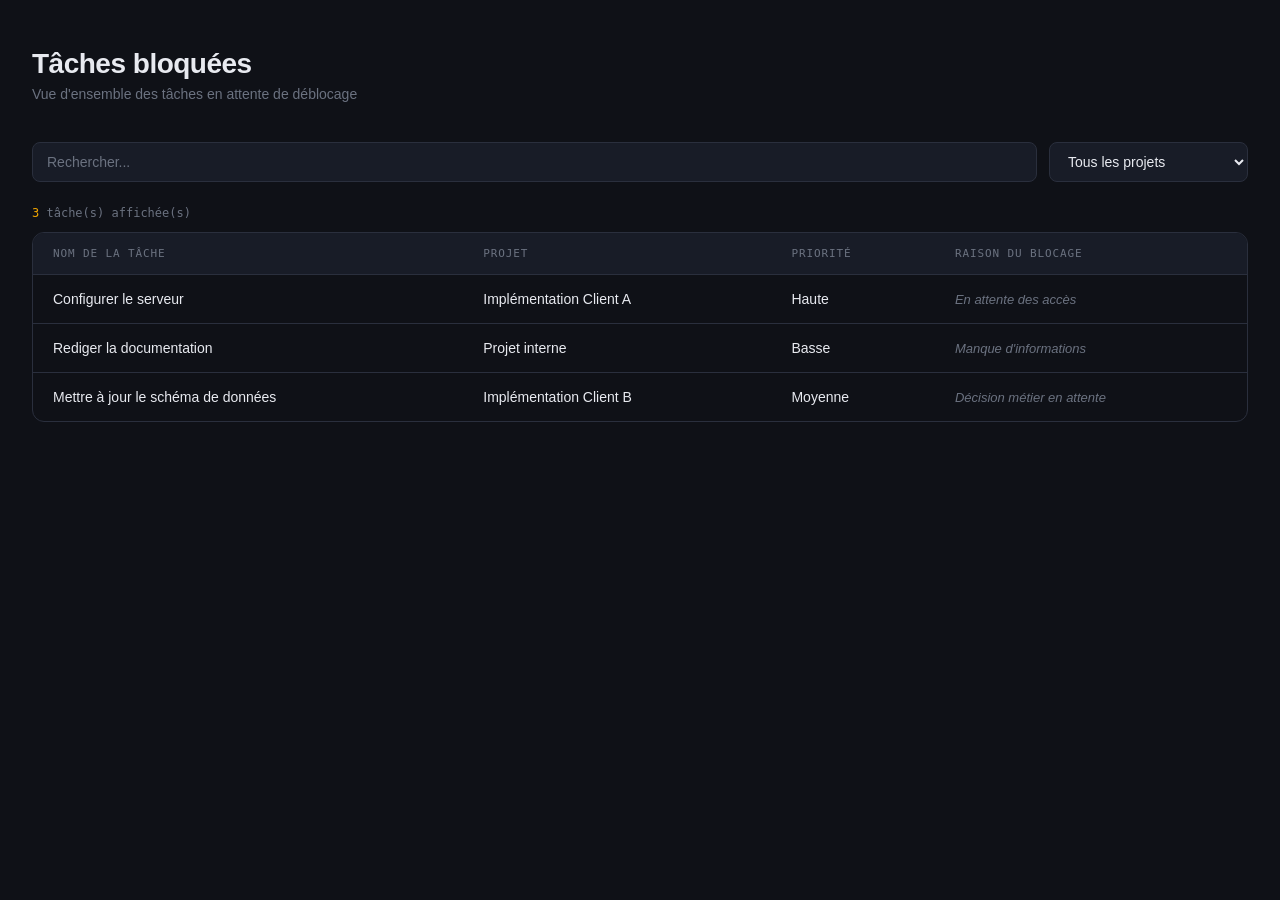
==== Partie 3 - FrontEnd/index.html @ a365a61c "partie 3 - frontend" ====
<!DOCTYPE html>
<html lang="en">
<head>
  <meta charset="UTF-8" />
  <meta name="viewport" content="width=device-width, initial-scale=1.0" />
  <title>Document</title>
  <link rel="stylesheet" href="styles.css">
</head>
<body>
  <header>
    <h1>Tâches bloquées</h1>
    <p>Vue d'ensemble des tâches en attente de déblocage</p>
  </header>

  <div class="filters">
    <input
      type="text"
      id="searchInput"
      placeholder="Rechercher..."
    />
    <select id="projectSelect">
      <option value="">Tous les projets</option>
    </select>
  </div>

  <p class="count">
    <span id="countVisible">0</span> tâche(s) affichée(s)
  </p>

  <div class="table-wrapper">
    <table>
      <thead>
        <tr>
          <th>Nom de la tâche</th>
          <th>Projet</th>
          <th>Priorité</th>
          <th>Raison du blocage</th>
        </tr>
      </thead>
      <tbody id="taskTableBody">
      </tbody>
    </table>
  </div>

  <script>
    const tasks = [
      {
        name: "Configurer le serveur",
        project: "Implémentation Client A",
        priority: 1,
        block_reason: "En attente des accès"
      },
      {
        name: "Rediger la documentation",
        project: "Projet interne",
        priority: 3,
        block_reason: "Manque d'informations"
      },
      {
        name: "Mettre à jour le schéma de données",
        project: "Implémentation Client B",
        priority: 2,
        block_reason: "Décision métier en attente"
      }
    ];

    const priorityLabels = {
      1: "Haute",
      2: "Moyenne",
      3: "Basse"
    };

    function getProjectFiltered() {
      const select = document.getElementById("projectSelect");

      // Extraire les projets sans doublon
      const projects = [...new Set(tasks.map(t => t.project))];

      projects.forEach(project => {
        const option = document.createElement("option");
        option.value = project;
        option.textContent = project;
        select.appendChild(option);
      });
    }

    function renderTasks(filteredTasks) {
      const tbody = document.getElementById("taskTableBody");
      const countElement = document.getElementById("countVisible");

      tbody.innerHTML = "";

      countElement.textContent = filteredTasks.length;

      // Cas : aucune tâche à afficher
      if (filteredTasks.length === 0) {
        tbody.innerHTML = `
          <tr>
            <td colspan="4" class="empty">
              Aucune tâche ne correspond aux filtres.
            </td>
          </tr>
        `;
        return;
      }

      // Créer une ligne par tâche
      filteredTasks.forEach(task => {
        const tr = document.createElement("tr");

        tr.innerHTML = `
          <td>${task.name}</td>
          <td>${task.project}</td>
          <td>${priorityLabels[task.priority]}</td>
          <td class="reason">${task.block_reason}</td>
        `;

        tbody.appendChild(tr);
      });
    }

    function applyFilters() {
      const search  = document.getElementById("searchInput").value.toLowerCase().trim();
      const project = document.getElementById("projectSelect").value;

      const filtered = tasks.filter(task => {
        const matchSearch  = task.name.toLowerCase().includes(search);
        const matchProject = project === "" || task.project === project;
        return matchSearch && matchProject;
      });

      renderTasks(filtered);
    }

    document.getElementById("searchInput").addEventListener("input", applyFilters);
    document.getElementById("projectSelect").addEventListener("change", applyFilters);

    getProjectFiltered();
    renderTasks(tasks);
  </script>

</body>
</html>
---- Partie 3 - FrontEnd/styles.css ----
* { box-sizing: border-box; margin: 0; padding: 0; }

body {
    background: #0f1117;
      color: #e8eaf0;
      font-family: 'DM Sans', sans-serif;
      min-height: 100vh;
      padding: 48px 32px;
    }

    /* ── Header ───────────────────────────────────── */
    header {
      margin-bottom: 40px;
    }

    header h1 {
      font-size: 28px;
      font-weight: 700;
      letter-spacing: -0.5px;
    }

    header h1 span {
      color: #f0a500;
    }

    header p {
      color: #6b7280;
      font-size: 14px;
      margin-top: 6px;
    }

    /* ── Barre de filtres ─────────────────────────── */
    .filters {
      display: flex;
      gap: 12px;
      margin-bottom: 24px;
      flex-wrap: wrap;
    }

    .filters input,
    .filters select {
      background: #181c27;
      border: 1px solid #2a2f3d;
      border-radius: 8px;
      color: #e8eaf0;
      font-family: 'DM Sans', sans-serif;
      font-size: 14px;
      padding: 10px 14px;
      outline: none;
      transition: border-color 0.2s;
    }

    .filters input { flex: 1; min-width: 200px; }
    .filters select { min-width: 180px; }

    .filters input::placeholder { color: #6b7280; }

    .filters input:focus,
    .filters select:focus {
      border-color: #f0a500;
    }

    /* ── Compteur ─────────────────────────────────── */
    .count {
      font-family: 'DM Mono', monospace;
      font-size: 12px;
      color: #6b7280;
      margin-bottom: 12px;
    }

    .count span { color: #f0a500; }

    /* ── Tableau ──────────────────────────────────── */
    .table-wrapper {
      border: 1px solid #2a2f3d;
      border-radius: 12px;
      overflow: hidden;
    }

    table {
      width: 100%;
      border-collapse: collapse;
    }

    thead {
      background: #181c27;
    }

    thead th {
      font-family: 'DM Mono', monospace;
      font-size: 11px;
      font-weight: 500;
      letter-spacing: 0.08em;
      text-transform: uppercase;
      color: #6b7280;
      padding: 14px 20px;
      text-align: left;
      border-bottom: 1px solid #2a2f3d;
    }

    tbody tr {
      border-bottom: 1px solid #2a2f3d;
      transition: background 0.15s;
    }

    tbody tr:last-child { border-bottom: none; }

    tbody tr:hover { background: #181c27; }

    tbody td {
      padding: 16px 20px;
      font-size: 14px;
      vertical-align: middle;
    }

    /* ── Badge priorité ───────────────────────────── */
    .badge {
      display: inline-flex;
      align-items: center;
      gap: 6px;
      font-family: 'DM Mono', monospace;
      font-size: 12px;
      font-weight: 500;
      padding: 4px 10px;
      border-radius: 20px;
      border: 1px solid;
    }

    .badge-1 { color: #ef4444; border-color: #ef4444; background: #ef444411; }
    .badge-2 { color: #f0a500; border-color: #f0a500; background: #f0a50011; }
    .badge-3 { color: #3b82f6; border-color: #3b82f6; background: #3b82f611; }

    .badge::before {
      content: '';
      width: 6px;
      height: 6px;
      border-radius: 50%;
      background: currentColor;
    }

    /* ── Raison blocage ───────────────────────────── */
    .reason {
      color: #6b7280;
      font-size: 13px;
      font-style: italic;
    }

    /* ── Message vide ─────────────────────────────── */
    .empty {
      text-align: center;
      padding: 48px 20px;
      color: #6b7280;
      font-size: 14px;
    }

    .empty strong {
      display: block;
      font-size: 24px;
      margin-bottom: 8px;
    }
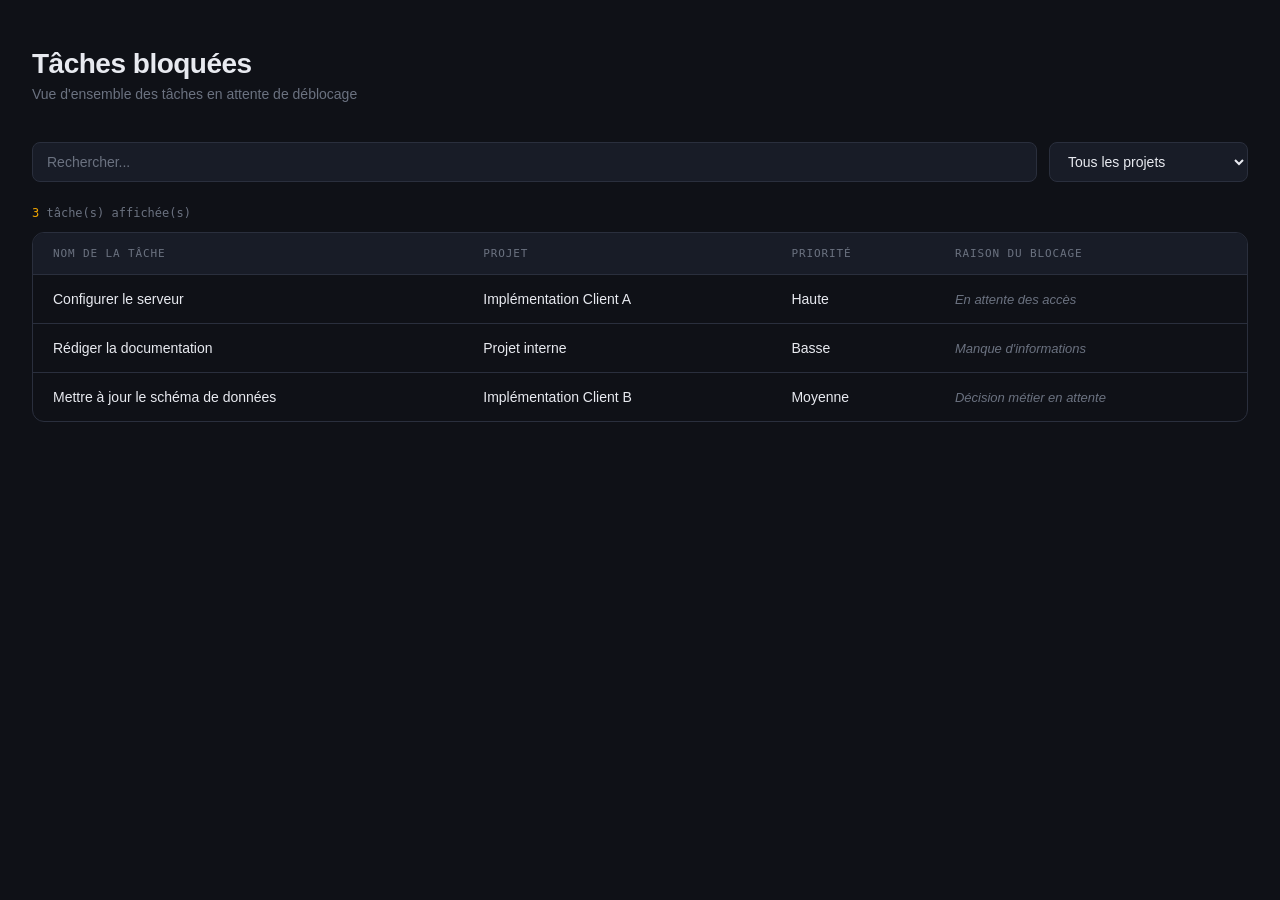
==== commit ec7dc861: "modification ajout : normalize(str)" ====
--- a/Partie 3 - FrontEnd/index.html
+++ b/Partie 3 - FrontEnd/index.html
@@ -51,7 +51,7 @@
         block_reason: "En attente des accès"
       },
       {
-        name: "Rediger la documentation",
+        name: "Rédiger la documentation",
         project: "Projet interne",
         priority: 3,
         block_reason: "Manque d'informations"
@@ -119,15 +119,24 @@
       });
     }
 
+    function normalize(str) {
+      return str
+        .toLowerCase()
+        .normalize("NFD")
+        .replace(/[\u0300-\u036f]/g, "");
+    }
+
     function applyFilters() {
       const search  = document.getElementById("searchInput").value.toLowerCase().trim();
       const project = document.getElementById("projectSelect").value;
 
       const filtered = tasks.filter(task => {
-        const matchSearch  = task.name.toLowerCase().includes(search);
+        const matchSearch  = normalize(task.name).includes(search) || normalize(task.project).includes(search);
         const matchProject = project === "" || task.project === project;
         return matchSearch && matchProject;
       });
+
+      filtered.sort((a, b) => normalize(a.name).localeCompare(normalize(b.name)));
 
       renderTasks(filtered);
     }
